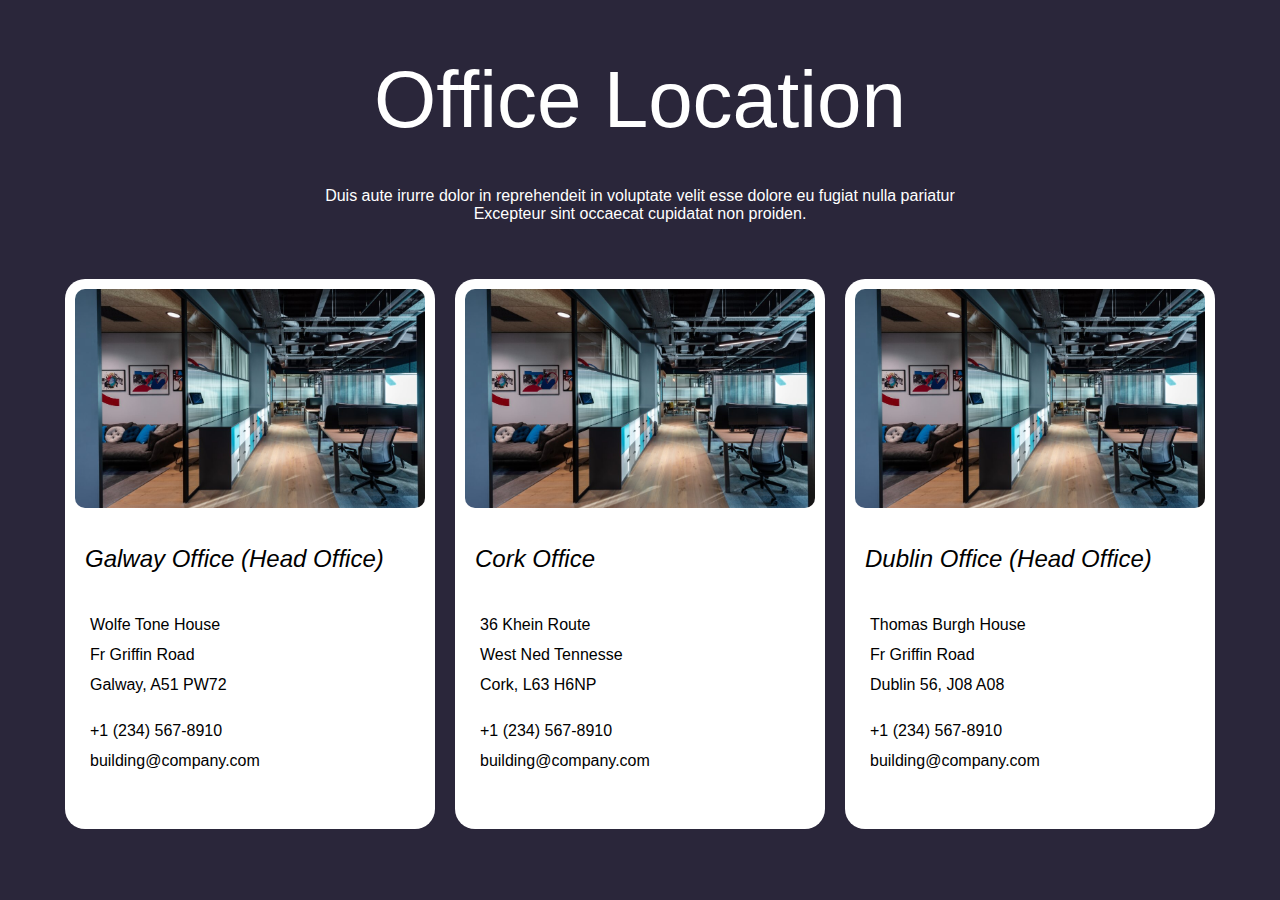
==== index.html @ a68c567a "/" ====
<!DOCTYPE html>
<html lang="fr">
<head>
    <meta charset="UTF-8">
    <meta name="viewport" content="width=device-width, initial-scale=1.0">
    <link rel="stylesheet" href="style.css">
    <link rel="stylesheet" href="https://cdnjs.cloudflare.com/ajax/libs/font-awesome/6.5.1/css/all.min.css" integrity="sha512-DTOQO9RWCH3ppGqcWaEA1BIZOC6xxalwEsw9c2QQeAIftl+Vegovlnee1c9QX4TctnWMn13TZye+giMm8e2LwA==" crossorigin="anonymous" referrerpolicy="no-referrer" />
    <title>Office Location</title>
</head>
<body>
    <h1>Office Location</h1>
    <h3>Duis aute irurre dolor in reprehendeit in voluptate velit esse dolore eu fugiat nulla pariatur <br>Excepteur sint occaecat cupidatat non proiden. </h3>
    <div class="section">
        <div class="contener">
            <div class="contener-1">
                    <img class="img-1" src="image-2.jpeg" alt="">
                <div class="text">
                    <h1>Galway Office (Head Office)</h1>
                    <p>Wolfe Tone House <br>Fr Griffin Road <br>Galway, A51 PW72</p>
                    <p><i class="fa-solid fa-phone"></i> +1 (234) 567-8910<br>building@company.com</p>
                </div>
            </div>


            <div class="contener-1">
                <img class="img-2" src="image-2.jpeg" alt="">
            <div class="text">
                <h1>Cork Office</h1>
                <p>36 Khein Route <br>West Ned Tennesse <br>Cork, L63 H6NP</p>
                <p><i class="fa-solid fa-phone"></i> +1 (234) 567-8910<br>building@company.com</p>
            </div>
        </div>


        <div class="contener-1">
            <img class="img-3" src="image-2.jpeg" alt="">
        <div class="text">
            <h1>Dublin Office (Head Office)</h1>
            <p>Thomas Burgh House <br>Fr Griffin Road <br>Dublin 56, J08 A08</p>
            <p><i class="fa-solid fa-phone"></i> +1 (234) 567-8910<br>building@company.com</p>
        </div>
    </div>
        </div>
    </div>
</body>
</html>
---- style.css ----
body{
    background-color: rgb(42, 38, 58);
    font-family: Poppins, sans-serif;
    color:#fff;
}
h1{
    height:80px;
    font-size: 500%;
    font-weight: 400;
    text-align: center;
}
h3{
    font-size: 100%;
    font-weight: 300;
    text-align: center;
}
.section{
    display: flex;
    color: black;
    display: flex;
    align-items:center;
    justify-content:center;
}
.contener{
    padding: 10px;
    display: flex;
    margin:20px;
}
.contener h1{
    font-style:italic;
    font-weight: 400;
    font-size:x-large;
    height:50px;
    margin-left:20px;
    text-align:start;
}
.contener-1{
    background-color:#fff;
    border-radius:20px;
    width:370px;
    height:550px;
    margin:10px;
    line-height:30px;
}
.contener-1 p{
    margin-left:25px;
}
img{
    padding:10px;
    border-radius: 20px;
    width: 350px;
    height: auto;
}
@media screen and (max-width: 900px) {
    
    h1{
        font-size:300%;
        width:100%;
    }
    h3{
        font-size:100%;
        width:100%;
    }
    .contener{
        display:grid;
    }
  }
  @media screen and (max-width: 1020px) {
    
    h1{
        font-size:300%;
        width:100%;
    }
    h3{
        font-size:100%;
        width:100%;
    }
    .contener{
        display:grid;
    }
  }
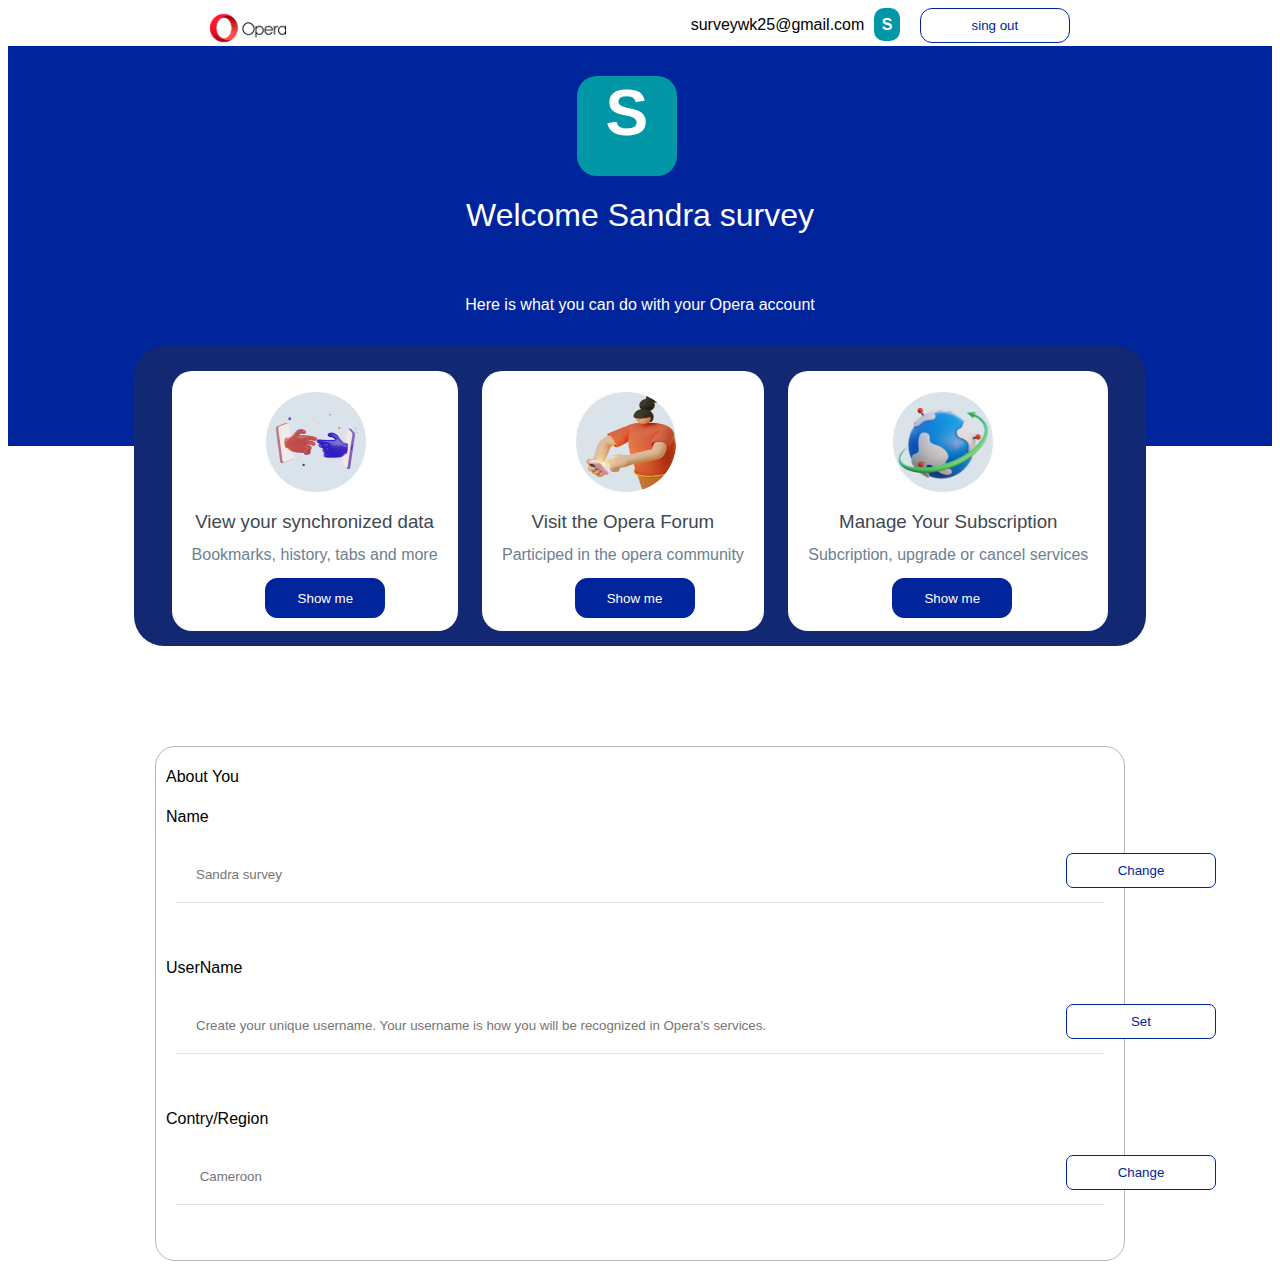
==== commit 4d699cd2: ".." ====
--- a/index.html
+++ b/index.html
@@ -3,43 +3,58 @@
 <head>
     <meta charset="UTF-8">
     <meta name="viewport" content="width=device-width, initial-scale=1.0">
+    <title>Opera Account</title>
     <link rel="stylesheet" href="style.css">
-    <link rel="stylesheet" href="https://cdnjs.cloudflare.com/ajax/libs/font-awesome/6.5.1/css/all.min.css" integrity="sha512-DTOQO9RWCH3ppGqcWaEA1BIZOC6xxalwEsw9c2QQeAIftl+Vegovlnee1c9QX4TctnWMn13TZye+giMm8e2LwA==" crossorigin="anonymous" referrerpolicy="no-referrer" />
-    <title>Office Location</title>
 </head>
 <body>
-    <h1>Office Location</h1>
-    <h3>Duis aute irurre dolor in reprehendeit in voluptate velit esse dolore eu fugiat nulla pariatur <br>Excepteur sint occaecat cupidatat non proiden. </h3>
-    <div class="section">
-        <div class="contener">
+    <header>
+        <img src="opera.png" alt="logo Opera Mini">
+        <div class="right">
+        <label for="surveywk25@gmail.com">surveywk25@gmail.com </label><label for="" class="ss">S</label>
+        <button class="btn-1">sing out</button>
+    </div>
+    </header><br>
+    <div class="contener">
+        <div class="header"><div class="s">S</div><h1>Welcome Sandra survey</h1> <p>Here is what you can do with your Opera account</p></div>
+    </div>
+        <div class="do">
             <div class="contener-1">
-                    <img class="img-1" src="image-2.jpeg" alt="">
-                <div class="text">
-                    <h1>Galway Office (Head Office)</h1>
-                    <p>Wolfe Tone House <br>Fr Griffin Road <br>Galway, A51 PW72</p>
-                    <p><i class="fa-solid fa-phone"></i> +1 (234) 567-8910<br>building@company.com</p>
+                <div class="do-1">
+                <img src="illustration2.png" alt="illustration1">
+                    <h3>View your synchronized data</h3>
+                    <p>Bookmarks, history, tabs and more</p>
+                    <button class="btn">Show me</button>
                 </div>
+                <div class="do-1">
+                    <img src="illustration.png" alt="illustration1">
+                        <h3>Visit the Opera Forum</h3>
+                        <p>Participed in the opera community</p>
+                        <button class="btn">Show me</button>
+                    </div>
+                    <div class="do-1">
+                        <img src="illustration3.png" alt="illustration1">
+                            <h3>Manage Your Subscription</h3>
+                            <p>Subcription, upgrade or cancel services</p>
+                            <button class="btn">Show me</button>
+                        </div>
             </div>
+         </div>
+            
+    </div>
 
-
-            <div class="contener-1">
-                <img class="img-2" src="image-2.jpeg" alt="">
-            <div class="text">
-                <h1>Cork Office</h1>
-                <p>36 Khein Route <br>West Ned Tennesse <br>Cork, L63 H6NP</p>
-                <p><i class="fa-solid fa-phone"></i> +1 (234) 567-8910<br>building@company.com</p>
+        <div class="content">
+            <div class="about">
+                <label for="">About You</label>
+                <label for="">Name</label>
+                <input type="text" placeholder="Sandra survey">
+                <button>Change</button>
+                <label for="">UserName</label>
+                <input type="text" placeholder="Create your unique username. Your username is how you will be recognized in Opera's services.">
+                <button>Set</button>
+                <label for="">Contry/Region</label>
+                <input type="text" placeholder=" Cameroon">
+                <button>Change</button>
             </div>
-        </div>
-
-
-        <div class="contener-1">
-            <img class="img-3" src="image-2.jpeg" alt="">
-        <div class="text">
-            <h1>Dublin Office (Head Office)</h1>
-            <p>Thomas Burgh House <br>Fr Griffin Road <br>Dublin 56, J08 A08</p>
-            <p><i class="fa-solid fa-phone"></i> +1 (234) 567-8910<br>building@company.com</p>
-        </div>
-    </div>
         </div>
     </div>
 </body>
--- a/style.css
+++ b/style.css
@@ -1,81 +1,144 @@
 body{
-    background-color: rgb(42, 38, 58);
     font-family: Poppins, sans-serif;
-    color:#fff;
 }
-h1{
-    height:80px;
-    font-size: 500%;
-    font-weight: 400;
-    text-align: center;
+header img{
+   width:auto;
+   height:200%;
 }
-h3{
-    font-size: 100%;
-    font-weight: 300;
-    text-align: center;
+.ss{margin-left:5px;
+    margin-right:15px;
+   padding:8px;
+    color:white;
+   background-color:rgb(1,151,167);
+   border-radius:10px;
+   font-size: 100%;
+   font-weight:700;
 }
-.section{
+.btn{
+    color:white;
+    width: 120px;
+    height: 40px;
+    border-radius: 12px;
+    background-color: rgb(0,36,156);
+    border:1px solid rgb(0,36,156);
+    cursor: pointer;
+}
+.s{position:relative;
+   top:30px;
+   left:45%;
+   background-color:rgb(1,151,167);
+    width:100px;
+    height:100px;
+   border-radius:20px;
+   font-size: 400%;
+   font-weight:700;
+}
+.btn-1{
+    color:rgb(0,36,156);
+    width: 150px;
+    height: 35px;
+    background-color:white;
+    border-radius: 12px;
+    border:1px solid rgb(0,36,156);
+    cursor: pointer;
+}
+header{
+    background: white;
     display: flex;
-    color: black;
-    display: flex;
-    align-items:center;
+    justify-content: space-around;
+    width: auto;
+    height: 20px;
+}
+.header{
+    background-color:rgb(0,36,156);
+    width:100%;
+    height:400px;
+    color: white;
+    text-align:center;
+}
+.header h1{
+    padding-top:30px;
+    font-weight: 510;
+}
+.header p{
+    padding-top:40px;
+}
+
+.do{
+    position:relative;
+    top:-100px;
+    left:10%;
+    background-color: rgb(18,40,114);
+    width: 80%;
+    height: 300px;
+    border-radius:30px;
+}
+.do img{
+   position:relative;
+   left:30%;
+    background-color:rgb(218,226,234);
+    width: 100px;
+    height: 100px;;
+    border:1px solid white;
+    border-radius: 50px;
+    }
+.do .btn{
+   position:relative;
+   left:30%;
+}
+.content{
+    display:flex;
     justify-content:center;
 }
-.contener{
-    padding: 10px;
-    display: flex;
-    margin:20px;
+.do-1{
+    background-color: #fff;
+    padding:20px;
+    width:;
+    height:220px;
+    border-radius:20px;
+    line-height:15px;
 }
-.contener h1{
-    font-style:italic;
-    font-weight: 400;
-    font-size:x-large;
-    height:50px;
-    margin-left:20px;
-    text-align:start;
-}
-.contener-1{
-    background-color:#fff;
-    border-radius:20px;
-    width:370px;
-    height:550px;
-    margin:10px;
-    line-height:30px;
+.contener-1 h3{
+    color:rgb(62, 72, 82);
+    font-weight:500;
+    text-align:center;
 }
 .contener-1 p{
-    margin-left:25px;
+    color:rgb(109, 127, 144);
 }
-img{
+.contener-1{display:flex;
+            padding:25px;
+           justify-content:space-around;}
+
+.about{
+   border-radius:20px;
+    display:grid;
+    border:rgba(109, 127, 144, 0.556) 1px solid;
     padding:10px;
-    border-radius: 20px;
-    width: 350px;
-    height: auto;
+    width:75%;
+   line-height:40px;
+    
 }
-@media screen and (max-width: 900px) {
-    
-    h1{
-        font-size:300%;
-        width:100%;
-    }
-    h3{
-        font-size:100%;
-        width:100%;
-    }
-    .contener{
-        display:grid;
-    }
-  }
-  @media screen and (max-width: 1020px) {
-    
-    h1{
-        font-size:300%;
-        width:100%;
-    }
-    h3{
-        font-size:100%;
-        width:100%;
-    }
-    .contener{
-        display:grid;
-    }
-  }
+.about input{
+    margin:10px;
+    border-top:0 ;
+   border-left:0;
+   border-right:0;
+   padding:20px;
+   color: rgba(109, 127, 144);
+   border-bottom: 1px solid #e3e3e3;
+}
+.about button{
+    color:rgb(0,36,156);
+   position:relative;
+   bottom:60px;
+   left:900px;
+    width: 150px;
+    height: 35px;
+    background-color:white;
+    border-radius: 7px;
+    border:1px solid rgb(0,36,156);
+    cursor: pointer;
+}.about label{
+   font-weight:200;
+}
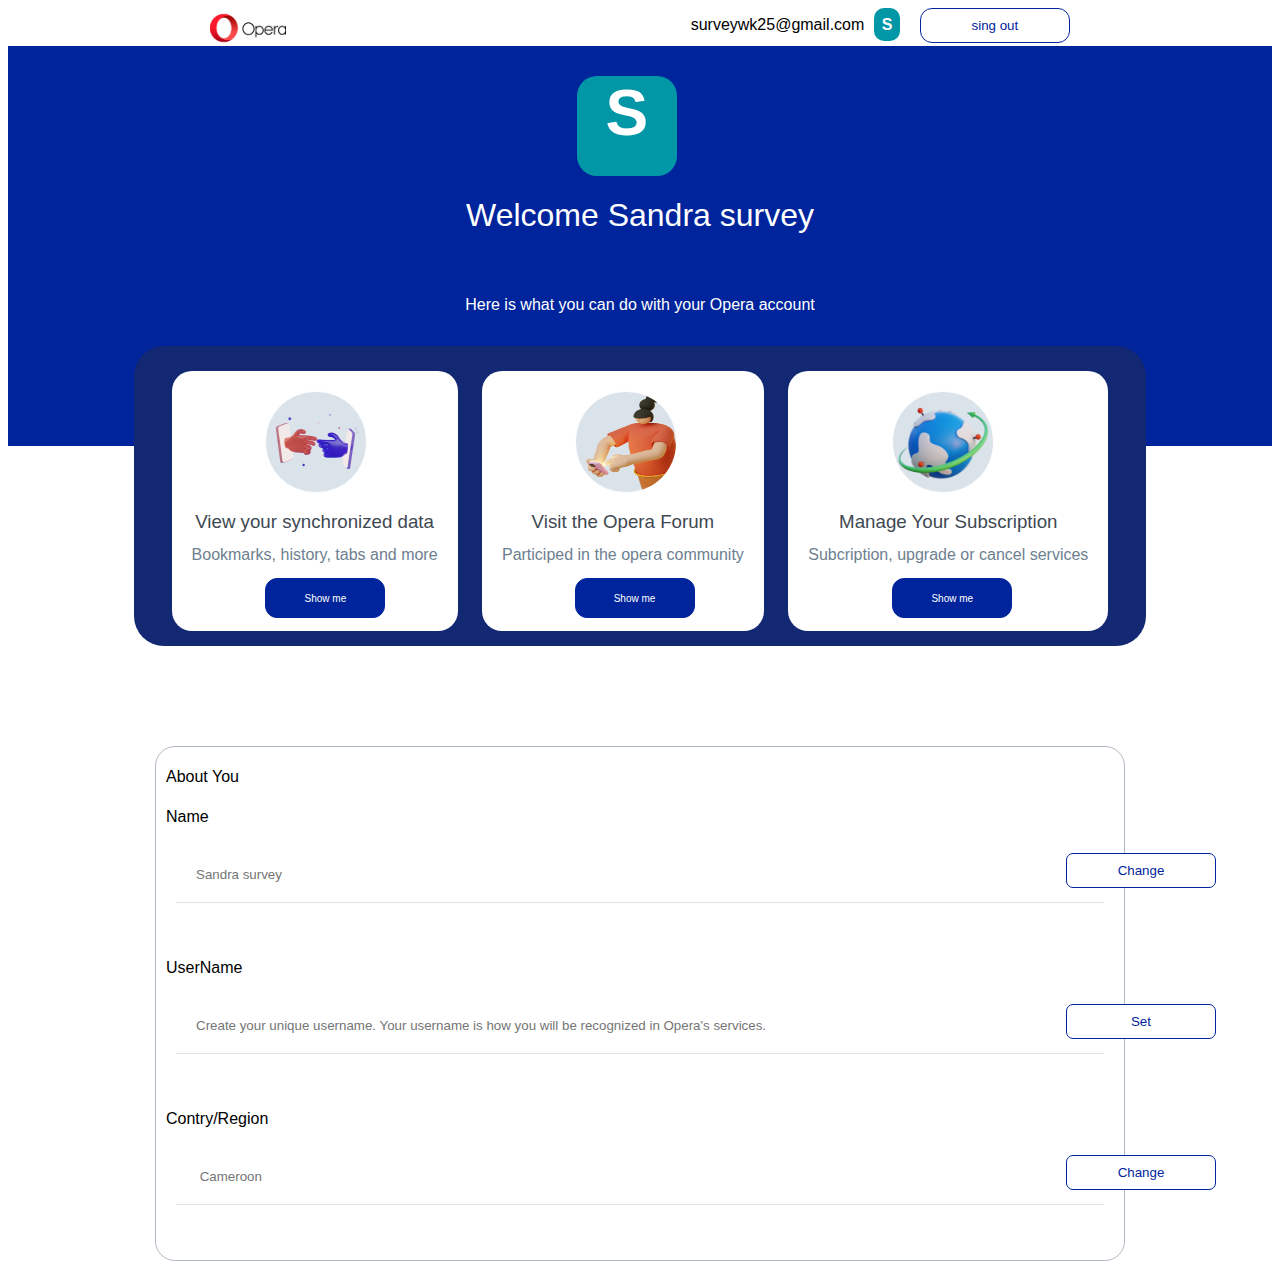
==== commit 064894e5: "." ====
--- a/index.html
+++ b/index.html
@@ -56,6 +56,7 @@
                 <button>Change</button>
             </div>
         </div>
+
     </div>
 </body>
 </html>--- a/style.css
+++ b/style.css
@@ -13,15 +13,6 @@
    border-radius:10px;
    font-size: 100%;
    font-weight:700;
-}
-.btn{
-    color:white;
-    width: 120px;
-    height: 40px;
-    border-radius: 12px;
-    background-color: rgb(0,36,156);
-    border:1px solid rgb(0,36,156);
-    cursor: pointer;
 }
 .s{position:relative;
    top:30px;
@@ -97,6 +88,16 @@
     height:220px;
     border-radius:20px;
     line-height:15px;
+}
+.btn{
+    color:white;
+    width: 120px;
+    height: 40px;
+    border-radius: 12px;
+    background-color: rgb(0,36,156);
+    border:1px solid rgb(0,36,156);
+    cursor: pointer;
+   font-size:10px;
 }
 .contener-1 h3{
     color:rgb(62, 72, 82);
@@ -142,3 +143,147 @@
 }.about label{
    font-weight:200;
 }
+@media screen and (max-width: 900px) {
+
+    header img{
+       width:auto;
+       height:150%;
+    }
+    .ss{margin-left:1px;
+        margin-right:5px;
+       padding:3px;
+        color:white;
+       background-color:rgb(1,151,167);
+       border-radius:10px;
+       font-size: 80%;
+       font-weight:700;
+    }
+    .btn{
+        color:white;
+        width: 80px;
+        height: 30px;
+        border-radius: 12px;
+        background-color: rgb(0,36,156);
+        border:1px solid rgb(0,36,156);
+        cursor: pointer;
+    }
+    .s{position:relative;
+       top:30px;
+       left:35%;
+       background-color:rgb(1,151,167);
+        width:100px;
+        height:100px;
+       border-radius:20px;
+       font-size: 400%;
+       font-weight:700;
+    }
+    .btn-1{
+        color:rgb(0,36,156);
+        width: 150px;
+        height: 35px;
+        background-color:white;
+        border-radius: 12px;
+        border:1px solid rgb(0,36,156);
+        cursor: pointer;
+    }
+    header{
+        background: white;
+        display: flex;
+        justify-content: space-around;
+        width: auto;
+        height: 20px;
+    }
+    .header{
+        background-color:rgb(0,36,156);
+        width:100%;
+        height:400px;
+        color: white;
+        text-align:center;
+    }
+    .header h1{
+        padding-top:30px;
+        font-weight: 510;
+    }
+    .header p{
+        padding-top:40px;
+    }
+    
+    .do{
+        position:relative;
+        top:-100px;
+        left:10%;
+        background-color: rgb(18,40,114);
+        width: 80%;
+        height: 300px;
+        border-radius:30px;
+    }
+    .do img{
+       position:relative;
+       left:30%;
+        background-color:rgb(218,226,234);
+        width: 50px;
+        height: 50px;;
+        border:1px solid white;
+        border-radius: 50px;
+        }
+    .do .btn{
+       position:relative;
+       left:30%;
+    }
+    .content{
+        display:flex;
+        justify-content:center;
+    }
+    .do-1{
+       font-size:10px;
+        background-color: #fff;
+        padding:10px;
+       width:;
+        height:170px;
+        border-radius:20px;
+        line-height:10px;
+    }
+    .contener-1 h3{
+        color:rgb(62, 72, 82);
+        font-weight:500;
+        text-align:center;
+    }
+    .contener-1 p{
+        color:rgb(109, 127, 144);
+    }
+    .contener-1{display:flex;
+                padding:25px;
+               justify-content:space-around;}
+    
+    .about{
+       border-radius:22px;
+        display:grid;
+        border:rgba(109, 127, 144, 0.556) 1px solid;
+        padding:10px;
+        width:80%;
+       height:500px;
+       line-height:30px;
+        
+    }
+    .about input{
+       margin:8px;
+       width:250px;
+       padding:20px;
+       color: rgba(109, 127, 144);
+       border-bottom: 1px solid #e3e3e3;
+    }
+    .about button{
+        color:rgb(0,36,156);
+       position:relative;
+       bottom:-05px;
+       left:220px;
+        width: 70px;
+        height: 30px;
+        background-color:white;
+        border-radius: 7px;
+        border:1px solid rgb(0,36,156);
+        cursor: pointer;
+    }.about label{
+       font-weight:200;
+    }
+  }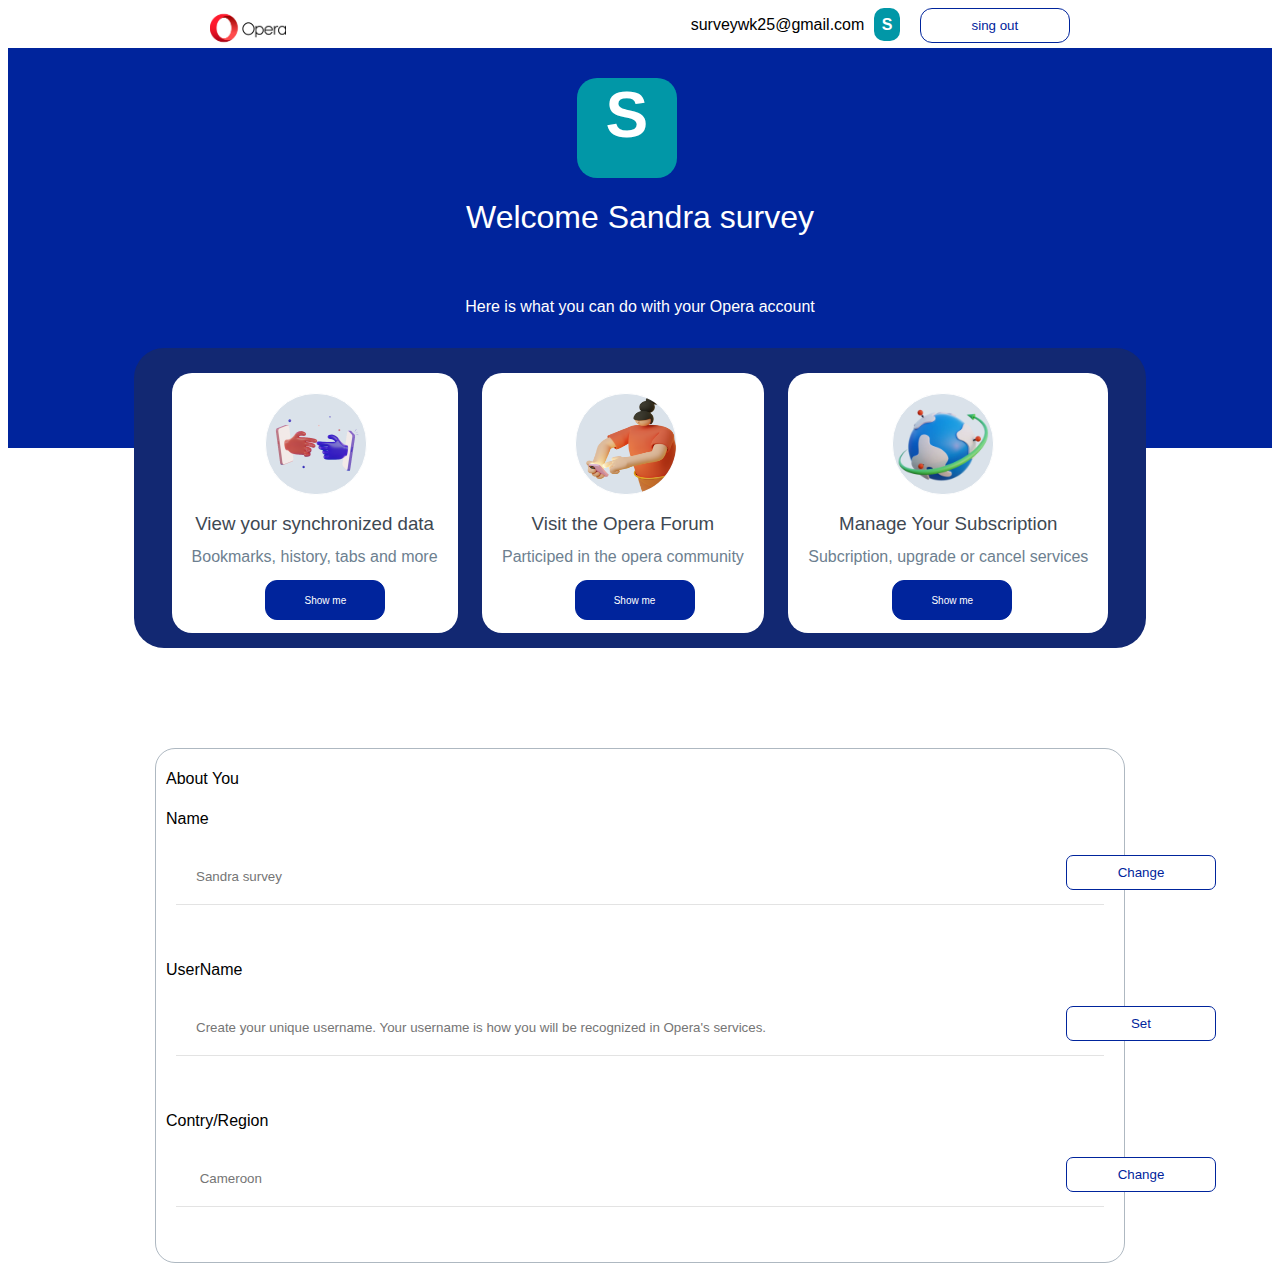
==== commit f17513c2: "." ====
--- a/index.html
+++ b/index.html
@@ -13,7 +13,7 @@
         <label for="surveywk25@gmail.com">surveywk25@gmail.com </label><label for="" class="ss">S</label>
         <button class="btn-1">sing out</button>
     </div>
-    </header><br>
+    </header>
     <div class="contener">
         <div class="header"><div class="s">S</div><h1>Welcome Sandra survey</h1> <p>Here is what you can do with your Opera account</p></div>
     </div>
--- a/style.css
+++ b/style.css
@@ -3,7 +3,7 @@
 }
 header img{
    width:auto;
-   height:200%;
+   height:100%;
 }
 .ss{margin-left:5px;
     margin-right:15px;
@@ -38,7 +38,7 @@
     display: flex;
     justify-content: space-around;
     width: auto;
-    height: 20px;
+    height: 40px;
 }
 .header{
     background-color:rgb(0,36,156);
@@ -143,119 +143,144 @@
 }.about label{
    font-weight:200;
 }
-@media screen and (max-width: 900px) {
-
+@media screen and (max-width: 700px) {
+    header{
+        background: white;
+        display: flex;
+        justify-content: space-between;
+        width: auto;
+        height: 10%;
+    }
     header img{
        width:auto;
-       height:150%;
-    }
-    .ss{margin-left:1px;
-        margin-right:5px;
-       padding:3px;
-        color:white;
-       background-color:rgb(1,151,167);
-       border-radius:10px;
-       font-size: 80%;
-       font-weight:700;
-    }
+       height:35px;
+    }
+    .ss{display:none;
+        margin-left:1px;
+         margin-right:5px;
+        padding:3px;
+         color:white;
+        background-color:rgb(1,151,167);
+        border-radius:10px;
+        font-size: 80%;
+        font-weight:700;
+     }
+     
+    .btn-1{
+        margin-left:10px;
+        font-size:10px;
+         color:rgb(0,36,156);
+         width: 60px;
+         height: 25px;
+         background-color:white;
+         border-radius: 12px;
+         border:1px solid rgb(0,36,156);
+         cursor: pointer;
+     }
+
     .btn{
         color:white;
-        width: 80px;
+        width: 60px;
         height: 30px;
         border-radius: 12px;
         background-color: rgb(0,36,156);
-        border:1px solid rgb(0,36,156);
         cursor: pointer;
     }
-    .s{position:relative;
-       top:30px;
-       left:35%;
-       background-color:rgb(1,151,167);
-        width:100px;
-        height:100px;
-       border-radius:20px;
-       font-size: 400%;
-       font-weight:700;
-    }
-    .btn-1{
-        color:rgb(0,36,156);
-        width: 150px;
-        height: 35px;
-        background-color:white;
-        border-radius: 12px;
-        border:1px solid rgb(0,36,156);
-        cursor: pointer;
-    }
-    header{
-        background: white;
-        display: flex;
-        justify-content: space-around;
-        width: auto;
-        height: 20px;
-    }
+
     .header{
+       line-height:65px;
+        padding-top:10px;
         background-color:rgb(0,36,156);
         width:100%;
-        height:400px;
+        height:250px;
         color: white;
         text-align:center;
     }
+    .s{
+        display:none;
+        background-color:rgb(1,151,167);
+         width:50px;
+         height:50px;
+        border-radius:20px;
+        font-size: 200%;
+        font-weight:700;
+     }
     .header h1{
-        padding-top:30px;
-        font-weight: 510;
+       font-size:180%;
+        padding-top:0px;
+        font-weight: 500;
     }
     .header p{
-        padding-top:40px;
+       font-size:80%;
+        padding-top:0px;
     }
     
     .do{
         position:relative;
         top:-100px;
-        left:10%;
+        left:2%;
         background-color: rgb(18,40,114);
-        width: 80%;
-        height: 300px;
+        width: 95%;
+        height: 350px;
         border-radius:30px;
     }
     .do img{
        position:relative;
-       left:30%;
+       left:3%;
         background-color:rgb(218,226,234);
         width: 50px;
-        height: 50px;;
-        border:1px solid white;
+        height: 50px;
         border-radius: 50px;
         }
     .do .btn{
        position:relative;
-       left:30%;
-    }
+       bottom:55px;
+       left:80%;
+    }
+    .contener-1{
+        display:grid;
+        padding:15px;
+        justify-content:space-between;
+     }
+    .do-1{/*display:block;*/
+        font-size:10px;
+        background-color: #fff;
+        padding:6px;
+        margin:3px;
+        width:125%;
+        height:90px;
+        border-radius:20px;
+        line-height:10px;
+    }
+    .do-1 h3{
+       position:relative;
+       bottom:55px;
+       width:250px;
+       left:70px;
+        color:rgb(62, 72, 82);
+        font-weight:450;
+       font-size:150%;
+        text-align:left;
+    }
+    .do-1 p{
+       position:relative;
+       bottom:62px;
+       left:30px;
+       width:85%;
+       font-size:120%;
+       text-align:center;
+        color:rgb(109, 127, 144);
+    }
+
     .content{
         display:flex;
         justify-content:center;
-    }
-    .do-1{
-       font-size:10px;
-        background-color: #fff;
-        padding:10px;
-       width:;
-        height:170px;
-        border-radius:20px;
-        line-height:10px;
-    }
-    .contener-1 h3{
-        color:rgb(62, 72, 82);
-        font-weight:500;
-        text-align:center;
-    }
-    .contener-1 p{
-        color:rgb(109, 127, 144);
-    }
-    .contener-1{display:flex;
-                padding:25px;
-               justify-content:space-around;}
+        height:10px;
+   }
     
     .about{
+       position:relative;
+       bottom:70px;
        border-radius:22px;
         display:grid;
         border:rgba(109, 127, 144, 0.556) 1px solid;
@@ -274,8 +299,6 @@
     }
     .about button{
         color:rgb(0,36,156);
-       position:relative;
-       bottom:-05px;
        left:220px;
         width: 70px;
         height: 30px;
@@ -285,5 +308,52 @@
         cursor: pointer;
     }.about label{
        font-weight:200;
-    }
-  }+    }  
+  }
+  @media screen and (max-width: 400px) {
+    header{
+        background: white;
+        display: flex;
+        justify-content: space-between;
+        width: auto;
+        height: 10%;
+    }
+     header label{
+        display:none;
+     }
+    header img{
+       width:auto;
+       height:30px;
+    }
+
+    .header h1{
+       font-size:150%;
+        padding-top:0px;
+        font-weight: 500;
+    }
+    .header p{
+       font-size:70%;
+        padding-top:0px;
+    }
+    
+    .do-1{/*display:block;*/
+        font-size:10px;
+        background-color: #fff;
+        padding:6px;
+        margin:3px;
+        width:115%;
+        height:90px;
+        border-radius:20px;
+        line-height:10px;
+    }
+
+    .do-1 p{
+       position:relative;
+       bottom:62px;
+       left:42px;
+       width:85%;
+       font-size:115%;
+       text-align:center;
+        color:rgb(109, 127, 144);
+    }
+}